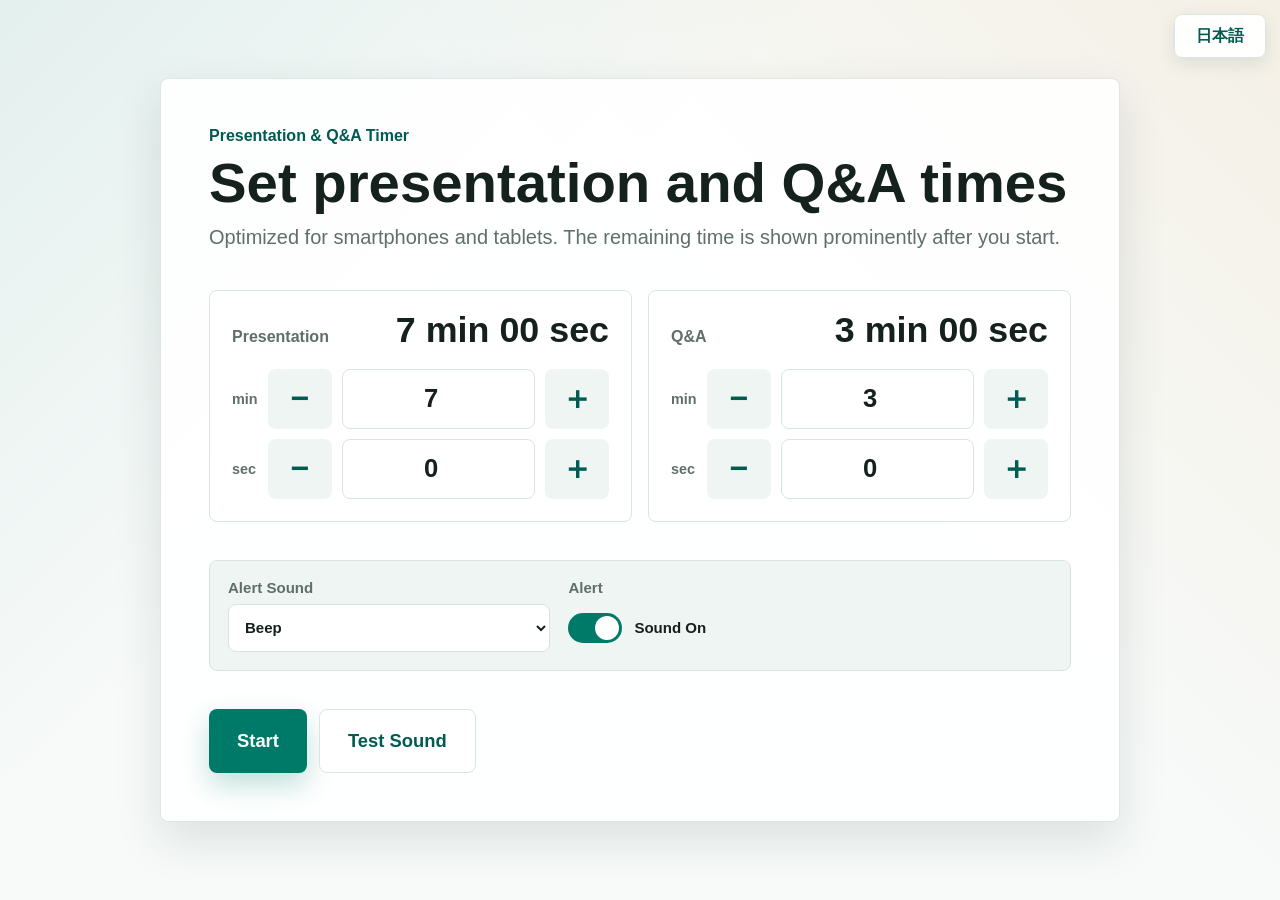
==== index.html @ db829287 "Use descending alert tones" ====
<!doctype html>
<html lang="en">
  <head>
    <meta charset="utf-8" />
    <meta name="viewport" content="width=device-width, initial-scale=1, viewport-fit=cover" />
    <meta name="theme-color" content="#f7faf9" />
    <meta name="description" content="A free presentation and Q&A countdown timer optimized for smartphones and tablets." />
    <meta name="apple-mobile-web-app-capable" content="yes" />
    <meta name="apple-mobile-web-app-title" content="Presentation Timer" />
    <meta name="apple-mobile-web-app-status-bar-style" content="default" />
    <title>Presentation &amp; Q&amp;A Countdown</title>
    <link rel="icon" type="image/svg+xml" href="./assets/icon.svg" />
    <link rel="apple-touch-icon" sizes="180x180" href="./assets/icon-180.png" />
    <link rel="manifest" href="./manifest.webmanifest" />
    <link rel="stylesheet" href="./styles.css?v=17" />
  </head>
  <body>
    <button id="languageButton" type="button" class="language-button" aria-label="日本語に切り替える">日本語</button>
    <main class="app-shell" aria-live="polite">
      <section id="setupPanel" class="setup-panel">
        <div class="setup-copy">
          <p class="app-label" data-i18n="appLabel">Presentation &amp; Q&amp;A Timer</p>
          <h1 data-i18n="setupTitle">発表時間と質疑応答を設定</h1>
          <p data-i18n="setupDescription">開始後は残り時間を大きく表示します。</p>
        </div>

        <div class="duration-grid" aria-label="時間設定" data-i18n-aria="durationSettings">
          <article class="duration-card">
            <div>
              <span class="duration-label" data-i18n="presentationTime">発表時間</span>
              <strong><span id="presentationValue">7</span><span data-i18n="minuteSuffix">分</span> <span id="presentationSecondsValue">00</span><span data-i18n="secondSuffix">秒</span></strong>
            </div>
            <div class="presentation-controls">
              <div class="time-unit-control">
                <span data-i18n="minutesLabel">分</span>
                <div class="stepper" role="group" aria-label="発表時間の分を変更" data-i18n-aria="presentationMinuteStepper">
                  <button type="button" class="icon-button" data-adjust="presentation" data-delta="-1" aria-label="発表時間を1分短くする" data-i18n-aria="decreasePresentation">
                    <span aria-hidden="true">−</span>
                  </button>
                  <input id="presentationInput" type="number" min="0" max="60" step="1" inputmode="numeric" value="7" aria-label="発表時間（分）" data-i18n-aria="presentationMinutes" />
                  <button type="button" class="icon-button" data-adjust="presentation" data-delta="1" aria-label="発表時間を1分長くする" data-i18n-aria="increasePresentation">
                    <span aria-hidden="true">＋</span>
                  </button>
                </div>
              </div>
              <div class="time-unit-control">
                <span data-i18n="secondsLabel">秒</span>
                <div class="stepper" role="group" aria-label="発表時間の秒を変更" data-i18n-aria="presentationSecondStepper">
                  <button type="button" class="icon-button" data-adjust="presentationSeconds" data-delta="-1" aria-label="発表時間を1秒短くする" data-i18n-aria="decreasePresentationSecond">
                    <span aria-hidden="true">−</span>
                  </button>
                  <input id="presentationSecondsInput" type="number" min="0" max="59" step="1" inputmode="numeric" value="0" aria-label="発表時間（秒）" data-i18n-aria="presentationSeconds" />
                  <button type="button" class="icon-button" data-adjust="presentationSeconds" data-delta="1" aria-label="発表時間を1秒長くする" data-i18n-aria="increasePresentationSecond">
                    <span aria-hidden="true">＋</span>
                  </button>
                </div>
              </div>
            </div>
          </article>

          <article class="duration-card">
            <div>
              <span class="duration-label" data-i18n="qaTime">質疑応答</span>
              <strong><span id="qaValue">3</span><span data-i18n="minuteSuffix">分</span> <span id="qaSecondsValue">00</span><span data-i18n="secondSuffix">秒</span></strong>
            </div>
            <div class="presentation-controls">
              <div class="time-unit-control">
                <span data-i18n="minutesLabel">分</span>
                <div class="stepper" role="group" aria-label="質疑応答時間の分を変更" data-i18n-aria="qaMinuteStepper">
                  <button type="button" class="icon-button" data-adjust="qa" data-delta="-1" aria-label="質疑応答を1分短くする" data-i18n-aria="decreaseQa">
                    <span aria-hidden="true">−</span>
                  </button>
                  <input id="qaInput" type="number" min="0" max="60" step="1" inputmode="numeric" value="3" aria-label="質疑応答（分）" data-i18n-aria="qaMinutes" />
                  <button type="button" class="icon-button" data-adjust="qa" data-delta="1" aria-label="質疑応答を1分長くする" data-i18n-aria="increaseQa">
                    <span aria-hidden="true">＋</span>
                  </button>
                </div>
              </div>
              <div class="time-unit-control">
                <span data-i18n="secondsLabel">秒</span>
                <div class="stepper" role="group" aria-label="質疑応答時間の秒を変更" data-i18n-aria="qaSecondStepper">
                  <button type="button" class="icon-button" data-adjust="qaSeconds" data-delta="-1" aria-label="質疑応答を1秒短くする" data-i18n-aria="decreaseQaSecond">
                    <span aria-hidden="true">−</span>
                  </button>
                  <input id="qaSecondsInput" type="number" min="0" max="59" step="1" inputmode="numeric" value="0" aria-label="質疑応答（秒）" data-i18n-aria="qaSeconds" />
                  <button type="button" class="icon-button" data-adjust="qaSeconds" data-delta="1" aria-label="質疑応答を1秒長くする" data-i18n-aria="increaseQaSecond">
                    <span aria-hidden="true">＋</span>
                  </button>
                </div>
              </div>
            </div>
          </article>
        </div>

        <div class="sound-settings" aria-label="通知音設定" data-i18n-aria="soundSettings">
          <label class="sound-field">
            <span data-i18n="soundLabel">通知音</span>
            <select id="soundSelect">
              <option value="beep" data-i18n="soundBeep" selected>ビープ</option>
              <option value="bell" data-i18n="soundBell">ベル</option>
              <option value="chime" data-i18n="soundChime">チャイム</option>
            </select>
          </label>
          <label class="sound-toggle">
            <span data-i18n="soundModeLabel">通知</span>
            <span class="toggle-control">
              <input id="soundEnabledInput" type="checkbox" checked aria-label="通知音の有無" data-i18n-aria="soundEnabledAria" />
              <span id="soundEnabledLabel" data-i18n="soundOn">音あり</span>
            </span>
          </label>
        </div>

        <div class="setup-actions">
          <button id="startButton" type="button" class="primary-button" data-i18n="start">スタート</button>
          <button id="testBellButton" type="button" class="secondary-button" data-i18n="testBell">ベル確認</button>
        </div>
      </section>

      <section id="timerPanel" class="timer-panel" hidden>
        <div class="timer-topbar">
          <div>
            <p id="phaseEyebrow" class="phase-eyebrow">発表中</p>
            <h2 id="phaseTitle">発表時間</h2>
          </div>
          <div class="mini-summary" aria-label="設定時間" data-i18n-aria="configuredTimes">
            <span><b id="summaryPresentation">07:00</b><span data-i18n="presentationSummary"> 発表</span></span>
            <span><b id="summaryQa">03:00</b><span data-i18n="qaSummary"> 質疑</span></span>
          </div>
        </div>

        <div class="time-stage" aria-label="残り時間" data-i18n-aria="remainingTime">
          <div id="timeDisplay" class="time-display" role="timer">07:00</div>
          <p id="phaseMessage" class="phase-message">発表者と司会に見えるよう大きく表示しています。</p>
        </div>

        <div class="progress-wrap" aria-hidden="true">
          <div id="progressBar" class="progress-bar"></div>
        </div>

        <div class="timer-actions">
          <button id="pauseButton" type="button" class="secondary-button compact">一時停止</button>
          <button id="skipButton" type="button" class="secondary-button compact">質疑へ</button>
          <button id="resetDuringButton" type="button" class="ghost-button compact" data-i18n="reset">リセット</button>
        </div>
      </section>

      <section id="completePanel" class="complete-panel" hidden>
        <p class="app-label" data-i18n="finishedLabel">終了</p>
        <h2 data-i18n="finishedTitle">発表と質疑応答が終了しました</h2>
        <div class="complete-time">00:00</div>
        <div class="complete-actions">
          <button id="nextSpeakerButton" type="button" class="primary-button" data-i18n="nextSpeaker">次の演者を開始</button>
          <button id="resetButton" type="button" class="secondary-button" data-i18n="reset">リセット</button>
        </div>
      </section>
    </main>

    <script src="./app.js?v=17" defer></script>
  </body>
</html>
---- styles.css ----
:root {
  color-scheme: light;
  --bg: #f7faf9;
  --surface: #ffffff;
  --surface-strong: #eef5f2;
  --text: #15211d;
  --muted: #5f6f69;
  --line: #d9e5e0;
  --accent: #007a68;
  --accent-strong: #005b50;
  --accent-soft: #dff4ee;
  --amber: #d47b00;
  --danger: #b83b2d;
  --shadow: 0 18px 48px rgba(22, 45, 38, 0.12);
  --radius: 8px;
  font-family: -apple-system, BlinkMacSystemFont, "Hiragino Sans", "Yu Gothic", "Meiryo", sans-serif;
}

* {
  box-sizing: border-box;
}

html,
body {
  min-height: 100%;
  margin: 0;
}

body {
  background:
    linear-gradient(135deg, rgba(0, 122, 104, 0.08), transparent 38%),
    linear-gradient(225deg, rgba(212, 123, 0, 0.08), transparent 42%),
    var(--bg);
  color: var(--text);
  -webkit-font-smoothing: antialiased;
  overflow: hidden;
  user-select: none;
  -webkit-user-select: none;
}

button,
input,
select {
  font: inherit;
}

button {
  border: 0;
  cursor: pointer;
  touch-action: manipulation;
}

[hidden] {
  display: none !important;
}

button:focus-visible,
input:focus-visible {
  outline: 4px solid rgba(0, 122, 104, 0.28);
  outline-offset: 3px;
}

select:focus-visible {
  outline: 4px solid rgba(0, 122, 104, 0.28);
  outline-offset: 3px;
}

.language-button {
  position: fixed;
  z-index: 10;
  top: max(14px, env(safe-area-inset-top));
  right: max(14px, env(safe-area-inset-right));
  min-width: 92px;
  min-height: 44px;
  padding: 8px 14px;
  border: 1px solid var(--line);
  border-radius: var(--radius);
  background: rgba(255, 255, 255, 0.94);
  color: var(--accent-strong);
  box-shadow: 0 6px 18px rgba(22, 45, 38, 0.1);
  font-weight: 800;
}

.app-shell {
  min-height: 100dvh;
  display: grid;
  place-items: center;
  padding: max(24px, env(safe-area-inset-top)) max(24px, env(safe-area-inset-right)) max(24px, env(safe-area-inset-bottom)) max(24px, env(safe-area-inset-left));
}

.setup-panel,
.complete-panel {
  width: min(960px, 100%);
  background: rgba(255, 255, 255, 0.88);
  border: 1px solid rgba(217, 229, 224, 0.9);
  border-radius: var(--radius);
  box-shadow: var(--shadow);
  padding: clamp(24px, 4vw, 48px);
}

.setup-panel {
  display: grid;
  gap: clamp(24px, 4vw, 38px);
}

.setup-copy {
  display: grid;
  gap: 8px;
}

.sound-settings {
  display: grid;
  grid-template-columns: minmax(180px, 0.8fr) minmax(260px, 1.2fr);
  gap: 18px;
  padding: 18px;
  border: 1px solid var(--line);
  border-radius: var(--radius);
  background: var(--surface-strong);
}

.sound-field,
.sound-toggle {
  display: grid;
  gap: 8px;
  color: var(--muted);
  font-size: 0.94rem;
  font-weight: 800;
}

.sound-field select {
  min-height: 48px;
  padding: 8px 12px;
  border: 1px solid var(--line);
  border-radius: var(--radius);
  background: var(--surface);
  color: var(--text);
}

.sound-toggle {
  align-content: center;
}

.toggle-control {
  display: flex;
  align-items: center;
  gap: 12px;
  min-height: 48px;
  color: var(--text);
}

.toggle-control input {
  appearance: none;
  width: 54px;
  height: 30px;
  margin: 0;
  border-radius: 15px;
  background: #87938f;
  position: relative;
  cursor: pointer;
}

.toggle-control input::after {
  content: "";
  position: absolute;
  width: 24px;
  height: 24px;
  top: 3px;
  left: 3px;
  border-radius: 50%;
  background: #ffffff;
  transition: transform 160ms ease;
}

.toggle-control input:checked {
  background: var(--accent);
}

.toggle-control input:checked::after {
  transform: translateX(24px);
}

.app-label,
.phase-eyebrow {
  margin: 0;
  color: var(--accent-strong);
  font-size: clamp(0.9rem, 1.4vw, 1rem);
  font-weight: 800;
  letter-spacing: 0;
}

h1,
h2,
p {
  margin: 0;
}

h1 {
  font-size: clamp(2rem, 4.4vw, 3.8rem);
  line-height: 1.08;
  font-weight: 850;
}

.setup-copy p:last-child,
.phase-message {
  color: var(--muted);
  font-size: clamp(1rem, 1.9vw, 1.25rem);
  line-height: 1.5;
}

.duration-grid {
  display: grid;
  grid-template-columns: repeat(2, minmax(0, 1fr));
  gap: 16px;
}

.duration-card {
  background: var(--surface);
  border: 1px solid var(--line);
  border-radius: var(--radius);
  display: grid;
  gap: 20px;
  padding: 22px;
}

.duration-card > div:first-child {
  display: flex;
  align-items: baseline;
  justify-content: space-between;
  gap: 14px;
}

.duration-label {
  color: var(--muted);
  font-size: 1rem;
  font-weight: 700;
}

.duration-card strong {
  flex: 0 0 auto;
  white-space: nowrap;
  font-size: clamp(1.65rem, 2.8vw, 2.5rem);
  line-height: 1;
}

.stepper {
  display: grid;
  grid-template-columns: 64px minmax(88px, 1fr) 64px;
  gap: 10px;
  align-items: center;
}

.presentation-controls {
  display: grid;
  gap: 10px;
}

.time-unit-control {
  display: grid;
  grid-template-columns: 28px minmax(0, 1fr);
  gap: 8px;
  align-items: center;
  color: var(--muted);
  font-size: 0.9rem;
  font-weight: 800;
}

.icon-button,
.stepper input {
  height: 60px;
  border-radius: var(--radius);
}

.icon-button {
  background: var(--surface-strong);
  color: var(--accent-strong);
  font-size: 2rem;
  font-weight: 800;
}

.stepper input {
  width: 100%;
  border: 1px solid var(--line);
  color: var(--text);
  text-align: center;
  font-size: 1.6rem;
  font-weight: 800;
}

.setup-actions,
.complete-actions,
.timer-actions {
  display: flex;
  gap: 12px;
  flex-wrap: wrap;
  align-items: center;
}

.primary-button,
.secondary-button,
.ghost-button {
  min-height: 64px;
  border-radius: var(--radius);
  padding: 0 28px;
  font-size: 1.15rem;
  font-weight: 800;
}

.primary-button {
  background: var(--accent);
  color: white;
  box-shadow: 0 12px 28px rgba(0, 122, 104, 0.24);
}

.secondary-button {
  background: var(--surface);
  color: var(--accent-strong);
  border: 1px solid var(--line);
}

.ghost-button {
  background: transparent;
  color: var(--muted);
}

.compact {
  min-height: 48px;
  padding: 0 18px;
  font-size: 0.95rem;
}

.timer-panel {
  width: min(1180px, 100%);
  height: calc(100dvh - max(48px, env(safe-area-inset-top) + env(safe-area-inset-bottom)));
  display: grid;
  grid-template-rows: auto 1fr auto auto;
  gap: clamp(16px, 3vw, 28px);
}

.timer-topbar {
  display: flex;
  align-items: flex-start;
  justify-content: space-between;
  gap: 20px;
}

.timer-topbar h2 {
  font-size: clamp(1.6rem, 3vw, 2.8rem);
  line-height: 1.05;
}

.mini-summary {
  display: flex;
  gap: 10px;
  flex-wrap: wrap;
  justify-content: flex-end;
}

.mini-summary span {
  background: rgba(255, 255, 255, 0.76);
  border: 1px solid var(--line);
  border-radius: var(--radius);
  color: var(--muted);
  padding: 10px 12px;
  font-size: 0.95rem;
  font-weight: 700;
}

.mini-summary b {
  color: var(--text);
}

.time-stage {
  display: grid;
  place-items: center;
  align-content: center;
  gap: clamp(12px, 2vw, 22px);
  min-height: 0;
}

.time-display {
  color: var(--text);
  font-variant-numeric: tabular-nums;
  font-size: clamp(6rem, 22vw, 18rem);
  font-weight: 900;
  line-height: 0.88;
  letter-spacing: 0;
  text-align: center;
}

.phase-message {
  text-align: center;
}

.progress-wrap {
  height: 14px;
  overflow: hidden;
  border-radius: 999px;
  background: rgba(21, 33, 29, 0.1);
}

.progress-bar {
  width: 100%;
  height: 100%;
  border-radius: inherit;
  background: var(--accent);
  transform-origin: left center;
  transform: scaleX(1);
  transition: transform 220ms linear, background-color 180ms ease;
}

.timer-actions {
  justify-content: center;
}

.complete-panel {
  text-align: center;
  display: grid;
  justify-items: center;
  gap: 20px;
}

.complete-panel h2 {
  font-size: clamp(2rem, 5vw, 4rem);
  line-height: 1.1;
}

.complete-time {
  font-variant-numeric: tabular-nums;
  font-size: clamp(5rem, 16vw, 12rem);
  line-height: 0.9;
  font-weight: 900;
  color: var(--accent-strong);
}

.complete-actions {
  justify-content: center;
}

.is-qa {
  --accent: #d47b00;
  --accent-strong: #945300;
  --accent-soft: #fff1d8;
}

.is-finished {
  --accent: #b83b2d;
  --accent-strong: #84251b;
}

.flash {
  animation: flash 520ms ease-out;
}

@keyframes flash {
  0% {
    background-color: rgba(212, 123, 0, 0.24);
  }
  100% {
    background-color: transparent;
  }
}

@media (orientation: portrait) {
  .timer-panel {
    height: calc(100dvh - 40px);
  }

  .time-display {
    font-size: clamp(5.2rem, 27vw, 14rem);
  }
}

@media (max-height: 760px) and (min-width: 761px) {
  body {
    overflow: auto;
  }

  .app-shell {
    place-items: start center;
    padding: 16px;
  }

  .setup-panel {
    gap: 14px;
    padding: 18px;
  }

  .setup-copy {
    gap: 4px;
  }

  .setup-copy h1 {
    font-size: 2rem;
  }

  .duration-card {
    grid-template-columns: 1fr;
    gap: 10px;
    padding: 14px;
  }

  .icon-button,
  .stepper input {
    height: 48px;
  }

  .sound-settings {
    padding: 12px 14px;
  }
}

@media (max-width: 760px) {
  body {
    overflow: auto;
  }

  .app-shell {
    min-height: 100svh;
    padding: 16px;
  }

  .duration-grid {
    grid-template-columns: 1fr;
  }

  .sound-settings {
    grid-template-columns: 1fr;
  }

  .timer-panel {
    min-height: calc(100svh - 32px);
    height: auto;
  }

  .timer-topbar {
    flex-direction: column;
  }

  .mini-summary {
    justify-content: flex-start;
  }

  .time-display {
    font-size: clamp(4.6rem, 25vw, 9rem);
  }

  .primary-button,
  .secondary-button,
  .ghost-button {
    width: 100%;
  }

  .timer-actions .compact {
    width: auto;
    flex: 1 1 30%;
  }
}

@media (max-width: 480px) {
  .language-button {
    min-width: 78px;
    min-height: 40px;
    padding: 6px 10px;
    font-size: 0.85rem;
  }

  .setup-panel,
  .complete-panel {
    padding: 16px;
  }

  .setup-panel {
    gap: 12px;
  }

  .setup-copy {
    padding-right: 72px;
  }

  .setup-copy h1 {
    font-size: 1.8rem;
  }

  .duration-card {
    gap: 10px;
    padding: 12px;
  }

  .presentation-controls {
    grid-template-columns: repeat(2, minmax(0, 1fr));
    gap: 8px;
  }

  .time-unit-control {
    grid-template-columns: 1fr;
    gap: 4px;
  }

  .stepper {
    grid-template-columns: 44px minmax(44px, 1fr) 44px;
    gap: 5px;
  }

  .icon-button,
  .stepper input {
    height: 48px;
  }

  .sound-settings {
    grid-template-columns: repeat(2, minmax(0, 1fr));
    gap: 10px;
    padding: 12px;
  }

  .sound-field,
  .sound-toggle {
    gap: 5px;
    font-size: 0.82rem;
  }

  .sound-field select,
  .toggle-control {
    min-height: 44px;
  }

  .setup-actions {
    flex-wrap: nowrap;
  }

  .setup-actions .primary-button,
  .setup-actions .secondary-button {
    width: auto;
    min-width: 0;
    flex: 1 1 50%;
  }

  .time-display {
    font-size: clamp(6rem, 32vw, 9rem);
  }
}

@media (orientation: landscape) and (max-height: 500px) {
  .language-button {
    top: max(8px, env(safe-area-inset-top));
    right: max(8px, env(safe-area-inset-right));
    min-width: 78px;
    min-height: 38px;
    padding: 5px 9px;
    font-size: 0.82rem;
  }

  .app-shell {
    min-height: 100dvh;
    padding: max(10px, env(safe-area-inset-top)) max(10px, env(safe-area-inset-right)) max(10px, env(safe-area-inset-bottom)) max(10px, env(safe-area-inset-left));
  }

  .setup-panel {
    gap: 8px;
    padding: 10px;
  }

  .setup-copy {
    gap: 2px;
    padding-right: 86px;
  }

  .app-label,
  .phase-eyebrow {
    font-size: 0.75rem;
  }

  .setup-copy h1 {
    font-size: 1.45rem;
  }

  .setup-copy p:last-child,
  .phase-message {
    font-size: 0.82rem;
    line-height: 1.2;
  }

  .duration-grid {
    gap: 8px;
  }

  .duration-card {
    grid-template-columns: 1fr;
    gap: 6px;
    padding: 8px;
  }

  .duration-card strong {
    font-size: 1.35rem;
  }

  .presentation-controls {
    grid-template-columns: repeat(2, minmax(0, 1fr));
    gap: 6px;
  }

  .time-unit-control {
    grid-template-columns: 1fr;
    gap: 2px;
    font-size: 0.75rem;
  }

  .stepper {
    grid-template-columns: 40px minmax(42px, 1fr) 40px;
    gap: 4px;
  }

  .icon-button,
  .stepper input {
    height: 40px;
  }

  .icon-button {
    font-size: 1.5rem;
  }

  .stepper input {
    font-size: 1.15rem;
  }

  .sound-settings {
    grid-template-columns: minmax(150px, 0.8fr) minmax(180px, 1.2fr);
    gap: 10px;
    padding: 7px 10px;
  }

  .sound-field,
  .sound-toggle {
    grid-template-columns: auto minmax(100px, 1fr);
    align-items: center;
    gap: 8px;
    font-size: 0.78rem;
  }

  .sound-field select,
  .toggle-control {
    min-height: 38px;
  }

  .setup-actions {
    flex-wrap: nowrap;
    gap: 8px;
  }

  .setup-actions .primary-button,
  .setup-actions .secondary-button,
  .timer-actions .compact {
    min-height: 40px;
    padding: 0 14px;
    font-size: 0.86rem;
  }

  .timer-panel {
    height: calc(100dvh - 20px);
    gap: 8px;
  }

  .timer-topbar {
    padding-right: 86px;
  }

  .timer-topbar h2 {
    font-size: 1.35rem;
  }

  .mini-summary span {
    padding: 5px 7px;
    font-size: 0.74rem;
  }

  .time-stage {
    gap: 6px;
  }

  .time-display {
    font-size: clamp(4.5rem, 30vh, 8rem);
  }

  .progress-wrap {
    height: 8px;
  }
}

@media (prefers-reduced-motion: reduce) {
  *,
  *::before,
  *::after {
    animation-duration: 0.001ms !important;
    animation-iteration-count: 1 !important;
    scroll-behavior: auto !important;
    transition-duration: 0.001ms !important;
  }
}
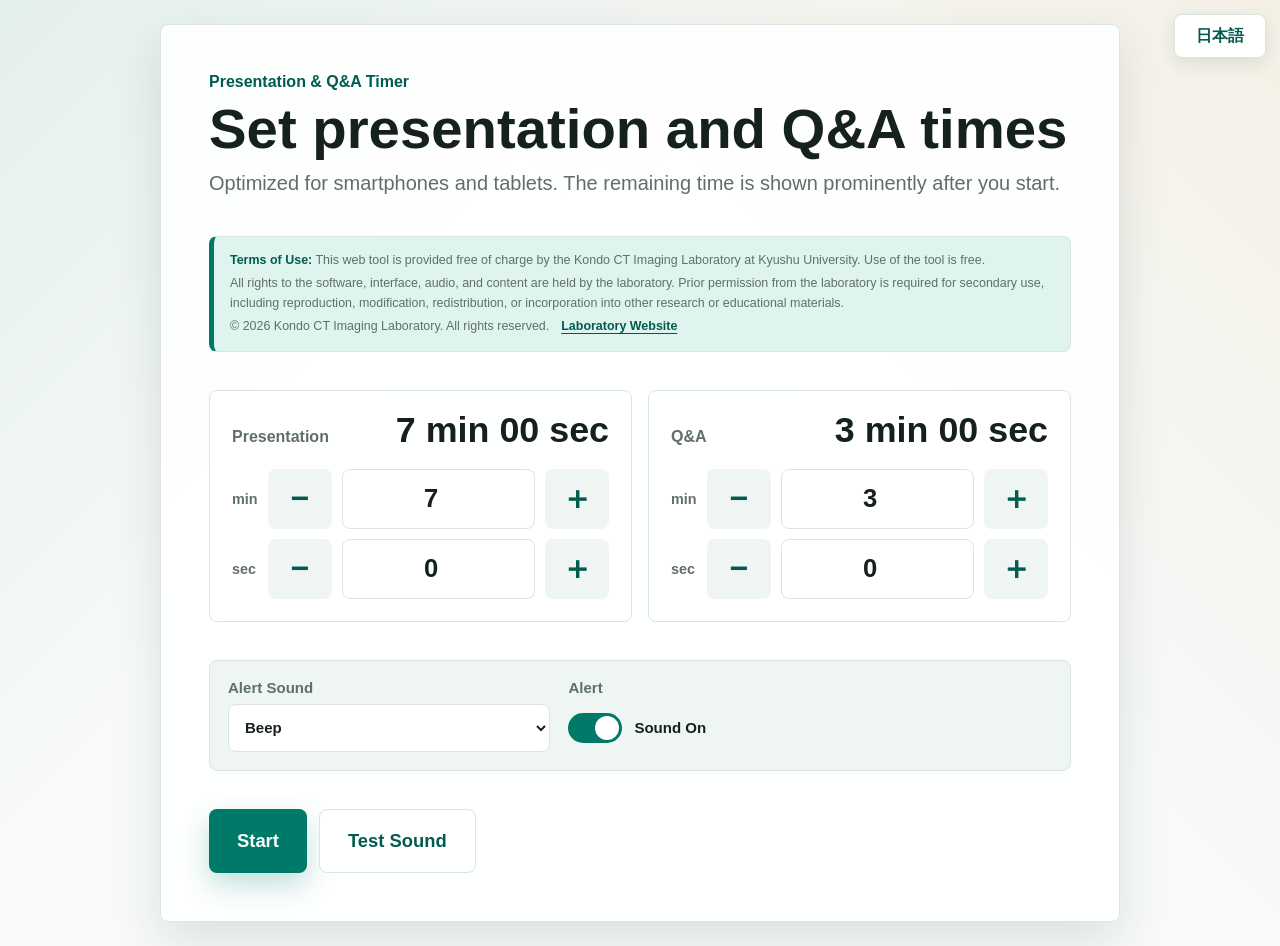
==== commit dfcb4028: "Add bilingual rights notice to presentation timer" ====
--- a/index.html
+++ b/index.html
@@ -12,7 +12,7 @@
     <link rel="icon" type="image/svg+xml" href="./assets/icon.svg" />
     <link rel="apple-touch-icon" sizes="180x180" href="./assets/icon-180.png" />
     <link rel="manifest" href="./manifest.webmanifest" />
-    <link rel="stylesheet" href="./styles.css?v=17" />
+    <link rel="stylesheet" href="./styles.css?v=19" />
   </head>
   <body>
     <button id="languageButton" type="button" class="language-button" aria-label="日本語に切り替える">日本語</button>
@@ -23,6 +23,19 @@
           <h1 data-i18n="setupTitle">発表時間と質疑応答を設定</h1>
           <p data-i18n="setupDescription">開始後は残り時間を大きく表示します。</p>
         </div>
+
+        <aside class="rights-banner" aria-label="Terms of use and rights notice">
+          <div class="rights-ja" lang="ja">
+            <p><strong>利用条件：</strong>本Webツールは、Kondo CT Imaging Laboratory（九州大学）が無料で提供しています。通常の利用は無料です。</p>
+            <p>プログラム、画面、音源およびコンテンツに関する権利は当研究室に帰属します。転載、改変、再配布、他の研究・教育資料への組込みなどの二次利用には、事前に当研究室の許可が必要です。</p>
+            <p>© 2026 Kondo CT Imaging Laboratory. All rights reserved.　<a href="https://m-kondo26.github.io/ja/" target="_blank" rel="noopener noreferrer">研究室Webサイト</a></p>
+          </div>
+          <div class="rights-en" lang="en">
+            <p><strong>Terms of Use:</strong> This web tool is provided free of charge by the Kondo CT Imaging Laboratory at Kyushu University. Use of the tool is free.</p>
+            <p>All rights to the software, interface, audio, and content are held by the laboratory. Prior permission from the laboratory is required for secondary use, including reproduction, modification, redistribution, or incorporation into other research or educational materials.</p>
+            <p>© 2026 Kondo CT Imaging Laboratory. All rights reserved.　<a href="https://m-kondo26.github.io/" target="_blank" rel="noopener noreferrer">Laboratory Website</a></p>
+          </div>
+        </aside>
 
         <div class="duration-grid" aria-label="時間設定" data-i18n-aria="durationSettings">
           <article class="duration-card">
@@ -155,7 +168,15 @@
       </section>
     </main>
 
-    <script src="./app.js?v=17" defer></script>
-  </body>
+    <p id="usageCounter" class="usage-counter" hidden>
+      <span data-i18n="timerPageViews">Timer page views</span>
+      <span><span data-i18n="todayLabel">Today</span> <strong id="timerToday">—</strong> · <span data-i18n="totalLabel">Total</span> <strong id="timerTotal">—</strong></span>
+    </p>
+
+    <script src="./app.js?v=18" defer></script>
+  <!-- Cloudflare Web Analytics -->
+  <script type="module" src="https://static.cloudflareinsights.com/beacon.min.js" data-cf-beacon='{"token":"8cd31baa0ac5446aab19d66d7a0b5060"}'></script>
+  <!-- End Cloudflare Web Analytics -->
+</body>
 </html>
 
--- a/styles.css
+++ b/styles.css
@@ -88,6 +88,25 @@
   padding: max(24px, env(safe-area-inset-top)) max(24px, env(safe-area-inset-right)) max(24px, env(safe-area-inset-bottom)) max(24px, env(safe-area-inset-left));
 }
 
+.usage-counter {
+  position: fixed;
+  z-index: 5;
+  left: max(12px, env(safe-area-inset-left));
+  bottom: max(8px, env(safe-area-inset-bottom));
+  display: flex;
+  gap: 8px;
+  margin: 0;
+  color: var(--muted);
+  font-size: 0.68rem;
+  letter-spacing: 0.02em;
+  opacity: 0.72;
+}
+
+.usage-counter strong {
+  color: var(--text);
+  font-weight: 700;
+}
+
 .setup-panel,
 .complete-panel {
   width: min(960px, 100%);
@@ -106,6 +125,43 @@
 .setup-copy {
   display: grid;
   gap: 8px;
+}
+
+
+.rights-banner {
+  padding: 14px 16px;
+  border: 1px solid var(--line);
+  border-left: 5px solid var(--accent);
+  border-radius: var(--radius);
+  background: var(--accent-soft);
+  color: var(--muted);
+  font-size: 0.78rem;
+  line-height: 1.6;
+  user-select: text;
+  -webkit-user-select: text;
+}
+
+.rights-banner p {
+  margin: 0;
+}
+
+.rights-banner p + p {
+  margin-top: 3px;
+}
+
+.rights-banner strong,
+.rights-banner a {
+  color: var(--accent-strong);
+  font-weight: 800;
+}
+
+.rights-banner a {
+  text-underline-offset: 3px;
+}
+
+html[lang="ja"] .rights-en,
+html[lang="en"] .rights-ja {
+  display: none;
 }
 
 .sound-settings {
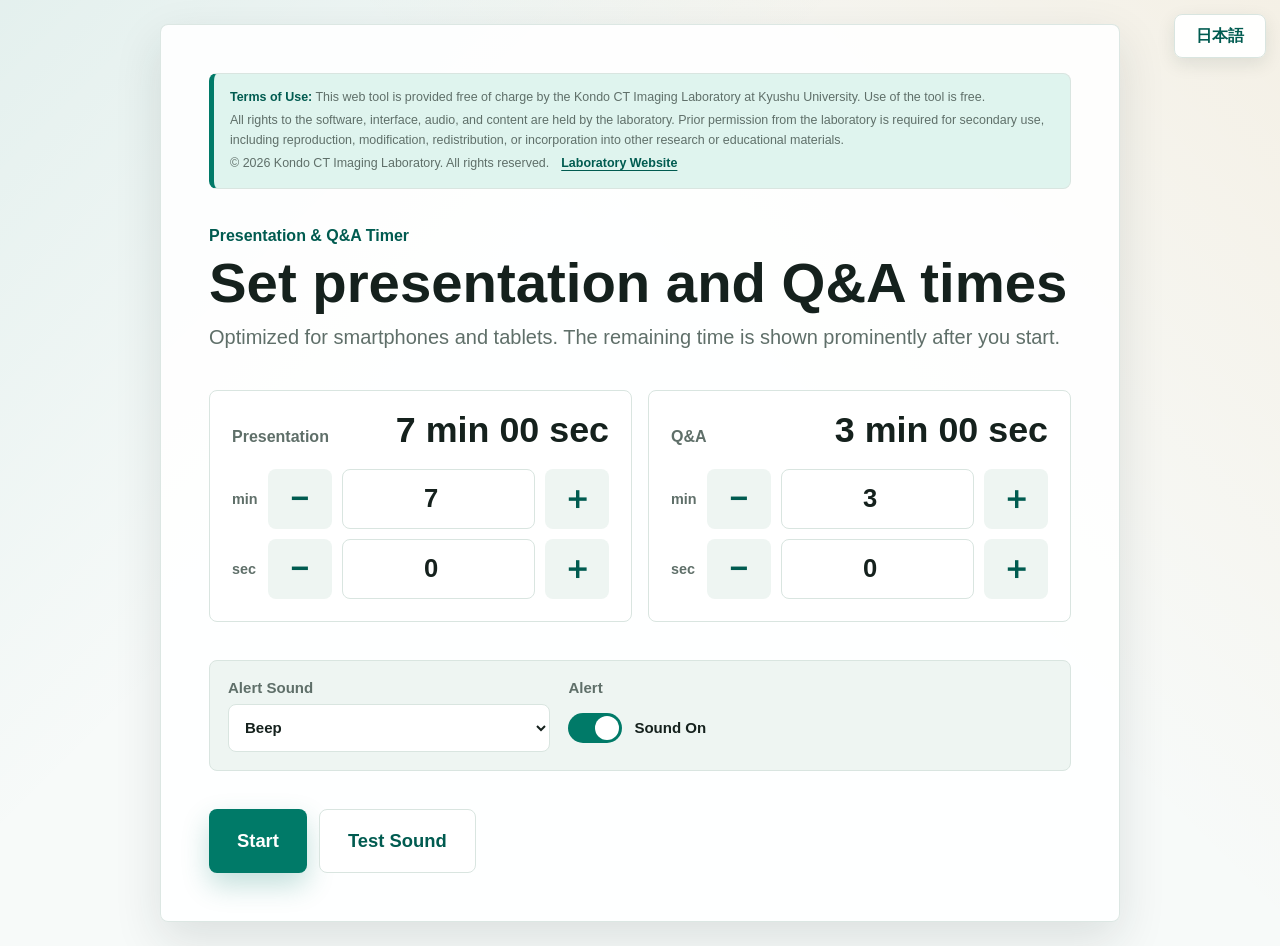
==== commit 588cf81a: "Move terms above presentation timer title" ====
--- a/index.html
+++ b/index.html
@@ -18,12 +18,6 @@
     <button id="languageButton" type="button" class="language-button" aria-label="日本語に切り替える">日本語</button>
     <main class="app-shell" aria-live="polite">
       <section id="setupPanel" class="setup-panel">
-        <div class="setup-copy">
-          <p class="app-label" data-i18n="appLabel">Presentation &amp; Q&amp;A Timer</p>
-          <h1 data-i18n="setupTitle">発表時間と質疑応答を設定</h1>
-          <p data-i18n="setupDescription">開始後は残り時間を大きく表示します。</p>
-        </div>
-
         <aside class="rights-banner" aria-label="Terms of use and rights notice">
           <div class="rights-ja" lang="ja">
             <p><strong>利用条件：</strong>本Webツールは、Kondo CT Imaging Laboratory（九州大学）が無料で提供しています。通常の利用は無料です。</p>
@@ -36,6 +30,14 @@
             <p>© 2026 Kondo CT Imaging Laboratory. All rights reserved.　<a href="https://m-kondo26.github.io/" target="_blank" rel="noopener noreferrer">Laboratory Website</a></p>
           </div>
         </aside>
+
+        <div class="setup-copy">
+          <p class="app-label" data-i18n="appLabel">Presentation &amp; Q&amp;A Timer</p>
+          <h1 data-i18n="setupTitle">発表時間と質疑応答を設定</h1>
+          <p data-i18n="setupDescription">開始後は残り時間を大きく表示します。</p>
+        </div>
+
+
 
         <div class="duration-grid" aria-label="時間設定" data-i18n-aria="durationSettings">
           <article class="duration-card">
